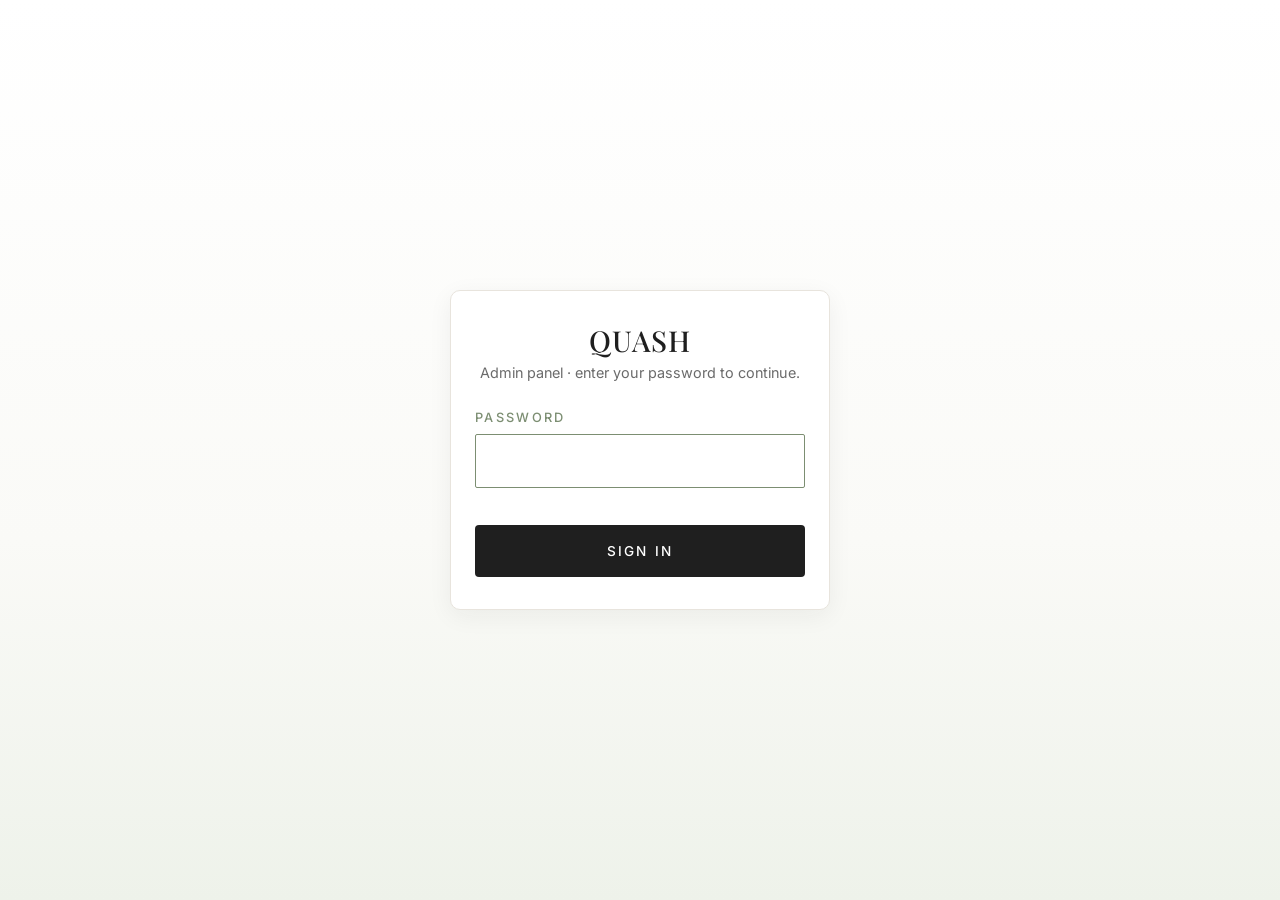
==== admin/index.html @ 3d1dd3cb "Introduced admin panel" ====
<!DOCTYPE html>
<html lang="en">
<head>
  <meta charset="UTF-8" />
  <meta name="viewport" content="width=device-width, initial-scale=1.0" />
  <title>Quash Admin</title>
  <meta name="robots" content="noindex, nofollow">

  <link rel="preconnect" href="https://fonts.googleapis.com">
  <link rel="preconnect" href="https://fonts.gstatic.com" crossorigin>
  <link href="https://fonts.googleapis.com/css2?family=Inter:wght@400;500;600&family=Playfair+Display:ital,wght@0,400;0,500;0,600;1,400&display=swap" rel="stylesheet">

  <link rel="stylesheet" href="css/admin.css">
  <link rel="icon" type="image/svg+xml" href="../assets/icons/favicon.svg">
</head>
<body>

  <!-- ============== LOGIN VIEW ============== -->
  <div class="login-screen" id="view-login">
    <form class="login-card" id="login-form" autocomplete="off">
      <h1>QUASH</h1>
      <p>Admin panel · enter your password to continue.</p>

      <div class="field">
        <label class="field__label" for="password">Password</label>
        <input
          type="password"
          id="password"
          class="input"
          autocomplete="current-password"
          inputmode="text"
          required
        />
        <div class="login-error" id="login-error" aria-live="polite"></div>
      </div>

      <button type="submit" class="btn btn--primary" id="login-submit">Sign In</button>
    </form>
  </div>

  <!-- ============== DASHBOARD VIEW ============== -->
  <div class="shell is-hidden" id="view-dashboard">
    <header class="admin-nav">
      <div class="admin-nav__brand">
        <span class="admin-nav__brand-name">QUASH</span>
        <span class="admin-nav__tag">Admin</span>
      </div>
      <button class="admin-nav__logout" id="logout-btn">Sign Out</button>
    </header>

    <main class="admin-main">
      <div class="page-head">
        <h1>Manage Catalogue</h1>
        <p>Add or edit products. Categories can be managed in a future update.</p>
      </div>

      <div class="action-grid">
        <a href="add-item.html" class="action-card">
          <span>
            <span class="action-card__title">Add Item</span>
            <small class="action-card__desc">Create a new product with images.</small>
          </span>
          <span class="action-card__arrow">→</span>
        </a>

        <a href="edit-item.html" class="action-card">
          <span>
            <span class="action-card__title">Edit Item</span>
            <small class="action-card__desc">Find and update an existing product.</small>
          </span>
          <span class="action-card__arrow">→</span>
        </a>

        <button type="button" class="action-card action-card--muted" data-stub="Add Category">
          <span>
            <span class="action-card__title">Add Category
              <span class="action-card__chip">Coming Soon</span>
            </span>
            <small class="action-card__desc">Create a new collection.</small>
          </span>
          <span class="action-card__arrow">→</span>
        </button>

        <button type="button" class="action-card action-card--muted" data-stub="Edit Category">
          <span>
            <span class="action-card__title">Edit Category
              <span class="action-card__chip">Coming Soon</span>
            </span>
            <small class="action-card__desc">Rename or reorder collections.</small>
          </span>
          <span class="action-card__arrow">→</span>
        </button>

        <button type="button" class="action-card action-card--muted" data-stub="Delete Category">
          <span>
            <span class="action-card__title">Delete Category
              <span class="action-card__chip">Coming Soon</span>
            </span>
            <small class="action-card__desc">Remove an unused collection.</small>
          </span>
          <span class="action-card__arrow">→</span>
        </button>
      </div>
    </main>
  </div>

  <script src="js/config.js"></script>
  <script src="js/auth.js"></script>
  <script src="js/shared.js"></script>
  <script src="js/dashboard.js"></script>
</body>
</html>
---- admin/css/admin.css ----
/* =========================================================================
   Quash Admin — Styles
   -------------------------------------------------------------------------
   Mobile-first. Matches the public site's premium aesthetic but with
   clearer affordances for data entry (larger tap targets, softer cards).
   ========================================================================= */

:root {
  --color-bg:          #FFFFFF;
  --color-bg-soft:     #FAFAF7;
  --color-bg-sage:     #EEF2EA;
  --color-sage:        #A8B89E;
  --color-sage-deep:   #7C8E72;
  --color-text:        #1F1F1F;
  --color-text-muted:  #6B6B6B;
  --color-text-soft:   #8A8A8A;
  --color-border:      #E8E4DD;
  --color-danger:      #B25555;
  --color-success:     #6B8C5C;

  --font-serif: "Playfair Display", Georgia, "Times New Roman", serif;
  --font-sans:  "Inter", -apple-system, BlinkMacSystemFont, "Segoe UI", Roboto, sans-serif;

  --radius: 4px;
  --radius-lg: 10px;
  --shadow-soft: 0 6px 24px rgba(31, 31, 31, 0.06);
  --shadow-card: 0 2px 12px rgba(31, 31, 31, 0.04);

  --ease: cubic-bezier(0.22, 0.61, 0.36, 1);
  --t-base: 220ms;
}

/* ---- Reset / base ---------------------------------------------------- */
*, *::before, *::after { box-sizing: border-box; }
html { -webkit-text-size-adjust: 100%; }
body, h1, h2, h3, h4, p, ul, ol, figure { margin: 0; }
ul, ol { padding: 0; list-style: none; }
img, svg { display: block; max-width: 100%; }
button { font: inherit; color: inherit; background: none; border: 0; cursor: pointer; padding: 0; }
a { color: inherit; text-decoration: none; }
input, select, textarea { font: inherit; }

body {
  font-family: var(--font-sans);
  font-size: 1rem;
  line-height: 1.55;
  color: var(--color-text);
  background: var(--color-bg-soft);
  -webkit-font-smoothing: antialiased;
}

h1, h2, h3 {
  font-family: var(--font-serif);
  font-weight: 500;
  line-height: 1.2;
  letter-spacing: -0.005em;
}

/* ---- Layout ---------------------------------------------------------- */
.shell {
  min-height: 100vh;
  display: flex;
  flex-direction: column;
}

.admin-nav {
  background: #fff;
  border-bottom: 1px solid var(--color-border);
  padding: 0.75rem 1.25rem;
  display: flex;
  align-items: center;
  justify-content: space-between;
  position: sticky;
  top: 0;
  z-index: 50;
}
.admin-nav__brand {
  display: flex;
  align-items: center;
  gap: 0.6rem;
}
.admin-nav__brand-name {
  font-family: var(--font-serif);
  font-size: 1.25rem;
  letter-spacing: 0.12em;
}
.admin-nav__tag {
  font-size: 0.7rem;
  text-transform: uppercase;
  letter-spacing: 0.22em;
  color: var(--color-sage-deep);
  border: 1px solid var(--color-sage);
  padding: 2px 8px;
  border-radius: 999px;
}
.admin-nav__logout {
  font-size: 0.8rem;
  letter-spacing: 0.16em;
  text-transform: uppercase;
  color: var(--color-text-muted);
  padding: 0.5rem;
}
.admin-nav__logout:hover { color: var(--color-text); }

.admin-main {
  flex: 1;
  width: 100%;
  max-width: 720px;
  margin: 0 auto;
  padding: 1.5rem 1.25rem 6rem;
}

.page-head {
  margin-bottom: 1.5rem;
}
.page-head h1 {
  font-size: clamp(1.6rem, 5vw, 2.2rem);
  margin-bottom: 0.4rem;
}
.page-head p {
  color: var(--color-text-muted);
  font-size: 0.95rem;
}
.page-back {
  display: inline-flex;
  align-items: center;
  gap: 0.3rem;
  font-size: 0.8rem;
  letter-spacing: 0.18em;
  text-transform: uppercase;
  color: var(--color-text-muted);
  margin-bottom: 1.25rem;
}
.page-back:hover { color: var(--color-sage-deep); }

/* ---- Cards (dashboard buttons) -------------------------------------- */
.action-grid {
  display: grid;
  grid-template-columns: 1fr;
  gap: 0.85rem;
}
.action-card {
  display: flex;
  align-items: center;
  justify-content: space-between;
  gap: 1rem;
  padding: 1.25rem 1.25rem;
  background: #fff;
  border: 1px solid var(--color-border);
  border-radius: var(--radius-lg);
  min-height: 84px;
  text-align: left;
  transition: border-color var(--t-base) var(--ease),
              transform var(--t-base) var(--ease),
              box-shadow var(--t-base) var(--ease);
}
.action-card:hover {
  border-color: var(--color-sage);
  transform: translateY(-1px);
  box-shadow: var(--shadow-card);
}
.action-card__title {
  font-family: var(--font-serif);
  font-size: 1.3rem;
  font-weight: 500;
}
.action-card__desc {
  display: block;
  font-size: 0.85rem;
  color: var(--color-text-muted);
  margin-top: 2px;
  font-family: var(--font-sans);
}
.action-card__arrow {
  font-size: 1.4rem;
  color: var(--color-sage);
  flex-shrink: 0;
}
.action-card--muted {
  background: #FCFCFA;
  color: var(--color-text-muted);
}
.action-card--muted .action-card__title { color: var(--color-text-muted); }
.action-card--muted .action-card__arrow { color: var(--color-border); }
.action-card--muted:hover {
  border-color: var(--color-border);
  transform: none;
  box-shadow: none;
}
.action-card__chip {
  display: inline-block;
  font-size: 0.65rem;
  letter-spacing: 0.18em;
  text-transform: uppercase;
  color: var(--color-text-soft);
  background: #F4F2EE;
  padding: 2px 8px;
  border-radius: 999px;
  margin-left: 0.5rem;
  vertical-align: middle;
}

@media (min-width: 720px) {
  .action-grid { grid-template-columns: 1fr 1fr; gap: 1rem; }
}

/* ---- Forms ----------------------------------------------------------- */
.form {
  display: flex;
  flex-direction: column;
  gap: 1.1rem;
}
.field { display: flex; flex-direction: column; gap: 0.4rem; }
.field__label {
  font-size: 0.8rem;
  letter-spacing: 0.18em;
  text-transform: uppercase;
  color: var(--color-sage-deep);
  font-weight: 500;
}
.field__label span.req { color: var(--color-danger); margin-left: 4px; }
.field__hint {
  font-size: 0.78rem;
  color: var(--color-text-soft);
  margin-top: 2px;
}
.input, .select, .textarea {
  width: 100%;
  padding: 0.85rem 1rem;
  border: 1px solid var(--color-border);
  border-radius: var(--radius);
  background: #fff;
  color: var(--color-text);
  font-size: 1rem;
  min-height: 48px;
  transition: border-color var(--t-base) var(--ease);
}
.input:focus, .select:focus, .textarea:focus {
  outline: none;
  border-color: var(--color-sage-deep);
}
.textarea { min-height: 120px; resize: vertical; line-height: 1.55; }
.select { appearance: none; -webkit-appearance: none; background-image:
  linear-gradient(45deg, transparent 50%, var(--color-text-muted) 50%),
  linear-gradient(135deg, var(--color-text-muted) 50%, transparent 50%);
  background-position: calc(100% - 18px) 50%, calc(100% - 12px) 50%;
  background-size: 6px 6px;
  background-repeat: no-repeat;
  padding-right: 2.5rem;
}

.code-preview {
  background: var(--color-bg-sage);
  border: 1px dashed var(--color-sage);
  border-radius: var(--radius);
  padding: 0.9rem 1rem;
  font-family: var(--font-serif);
  font-size: 1.2rem;
  letter-spacing: 0.15em;
  color: var(--color-sage-deep);
  text-align: center;
}

/* Checkbox row */
.checkbox-row {
  display: flex;
  align-items: center;
  gap: 0.75rem;
  padding: 0.85rem 1rem;
  border: 1px solid var(--color-border);
  border-radius: var(--radius);
  background: #fff;
  cursor: pointer;
  min-height: 48px;
  transition: border-color var(--t-base) var(--ease);
}
.checkbox-row:hover { border-color: var(--color-sage); }
.checkbox-row input[type="checkbox"] {
  width: 22px; height: 22px;
  accent-color: var(--color-sage-deep);
  flex-shrink: 0;
}
.checkbox-row__text {
  font-size: 0.95rem;
}
.checkbox-row__text small {
  display: block;
  color: var(--color-text-muted);
  font-size: 0.8rem;
  margin-top: 2px;
}

/* Image upload */
.image-field {
  display: flex;
  flex-direction: column;
  gap: 0.6rem;
}
.image-drop {
  position: relative;
  border: 1.5px dashed var(--color-border);
  border-radius: var(--radius-lg);
  background: #fff;
  min-height: 180px;
  display: flex;
  align-items: center;
  justify-content: center;
  text-align: center;
  padding: 1rem;
  cursor: pointer;
  overflow: hidden;
  transition: border-color var(--t-base) var(--ease);
}
.image-drop:hover { border-color: var(--color-sage); }
.image-drop input[type="file"] {
  position: absolute; inset: 0; opacity: 0; cursor: pointer;
}
.image-drop__hint {
  color: var(--color-text-muted);
  font-size: 0.9rem;
}
.image-drop__hint strong {
  color: var(--color-text);
  font-weight: 500;
}
.image-preview {
  position: relative;
  border-radius: var(--radius-lg);
  overflow: hidden;
  aspect-ratio: 4 / 5;
  background: var(--color-bg-soft);
}
.image-preview img { width: 100%; height: 100%; object-fit: cover; }
.image-preview__remove {
  position: absolute;
  top: 0.5rem; right: 0.5rem;
  width: 32px; height: 32px;
  border-radius: 50%;
  background: rgba(255,255,255,0.95);
  color: var(--color-text);
  font-size: 1.1rem;
  display: inline-flex;
  align-items: center;
  justify-content: center;
  box-shadow: var(--shadow-soft);
}

/* ---- Buttons --------------------------------------------------------- */
.btn {
  display: inline-flex;
  align-items: center;
  justify-content: center;
  gap: 0.5rem;
  min-height: 52px;
  padding: 0 1.5rem;
  font-family: var(--font-sans);
  font-size: 0.85rem;
  font-weight: 500;
  letter-spacing: 0.16em;
  text-transform: uppercase;
  border-radius: var(--radius);
  transition: background var(--t-base) var(--ease),
              color var(--t-base) var(--ease),
              border-color var(--t-base) var(--ease);
}
.btn--primary { background: var(--color-text); color: #fff; }
.btn--primary:hover { background: var(--color-sage-deep); }
.btn--primary:disabled { background: var(--color-text-soft); cursor: not-allowed; }
.btn--ghost  { background: transparent; color: var(--color-text); border: 1px solid var(--color-border); }
.btn--ghost:hover  { border-color: var(--color-sage); color: var(--color-sage-deep); }
.btn--danger { background: var(--color-danger); color: #fff; }
.btn--block  { width: 100%; }
.btn.is-busy { opacity: 0.7; cursor: progress; }

/* Sticky save bar */
.save-bar {
  position: sticky;
  bottom: 0;
  left: 0; right: 0;
  background: rgba(250, 250, 247, 0.96);
  backdrop-filter: blur(10px);
  border-top: 1px solid var(--color-border);
  padding: 0.85rem 1.25rem calc(0.85rem + env(safe-area-inset-bottom));
  display: flex;
  gap: 0.75rem;
  margin: 1.5rem -1.25rem 0;
}
.save-bar .btn { flex: 1; }

/* ---- Toast ---------------------------------------------------------- */
.toast-host {
  position: fixed;
  left: 50%;
  bottom: calc(1.25rem + env(safe-area-inset-bottom));
  transform: translateX(-50%);
  z-index: 100;
  display: flex;
  flex-direction: column;
  align-items: center;
  gap: 0.5rem;
  pointer-events: none;
}
.toast {
  background: var(--color-text);
  color: #fff;
  padding: 0.85rem 1.25rem;
  border-radius: 999px;
  font-size: 0.9rem;
  box-shadow: var(--shadow-soft);
  opacity: 0;
  transform: translateY(8px);
  transition: opacity 200ms var(--ease), transform 200ms var(--ease);
  max-width: 90vw;
  text-align: center;
}
.toast.is-shown { opacity: 1; transform: translateY(0); }
.toast--success { background: var(--color-success); }
.toast--error   { background: var(--color-danger); }

/* ---- Login screen ---------------------------------------------------- */
.login-screen {
  min-height: 100vh;
  display: flex;
  align-items: center;
  justify-content: center;
  padding: 1.5rem;
  background:
    linear-gradient(180deg, #FFFFFF 0%, #FAFAF7 60%, #EEF2EA 100%);
}
.login-card {
  background: #fff;
  border: 1px solid var(--color-border);
  border-radius: var(--radius-lg);
  padding: 2rem 1.5rem;
  width: 100%;
  max-width: 380px;
  box-shadow: var(--shadow-soft);
  text-align: center;
}
.login-card h1 {
  font-size: 1.8rem;
  margin-bottom: 0.3rem;
  letter-spacing: 0.04em;
}
.login-card p {
  color: var(--color-text-muted);
  font-size: 0.9rem;
  margin-bottom: 1.5rem;
}
.login-card .field { text-align: left; }
.login-card .btn { margin-top: 0.5rem; width: 100%; }
.login-error {
  color: var(--color-danger);
  font-size: 0.85rem;
  min-height: 1.2em;
  margin-top: 0.4rem;
}

/* ---- Search / browse (Edit Item) ------------------------------------ */
.tabs {
  display: grid;
  grid-template-columns: 1fr 1fr;
  background: #F4F2EE;
  border-radius: 999px;
  padding: 4px;
  margin-bottom: 1.25rem;
}
.tabs__tab {
  padding: 0.65rem 1rem;
  border-radius: 999px;
  font-size: 0.8rem;
  letter-spacing: 0.14em;
  text-transform: uppercase;
  font-weight: 500;
  color: var(--color-text-muted);
  text-align: center;
  transition: background var(--t-base) var(--ease), color var(--t-base) var(--ease);
}
.tabs__tab.is-active {
  background: #fff;
  color: var(--color-text);
  box-shadow: var(--shadow-card);
}

.result-list {
  display: flex;
  flex-direction: column;
  gap: 0.6rem;
}
.result-row {
  display: flex;
  align-items: center;
  gap: 0.85rem;
  padding: 0.65rem 0.75rem;
  background: #fff;
  border: 1px solid var(--color-border);
  border-radius: var(--radius);
  min-height: 72px;
  transition: border-color var(--t-base) var(--ease);
}
.result-row:hover { border-color: var(--color-sage); }
.result-row__thumb {
  width: 56px; height: 70px;
  border-radius: var(--radius);
  background: var(--color-bg-soft);
  overflow: hidden;
  flex-shrink: 0;
}
.result-row__thumb img { width: 100%; height: 100%; object-fit: cover; }
.result-row__thumb--placeholder {
  display: flex; align-items: center; justify-content: center;
  font-family: var(--font-serif); color: var(--color-sage-deep);
  background: linear-gradient(160deg, #EEF2EA, #FAFAF7);
}
.result-row__body { flex: 1; min-width: 0; }
.result-row__name {
  font-family: var(--font-serif);
  font-size: 1rem;
  line-height: 1.2;
  margin-bottom: 2px;
  white-space: nowrap;
  overflow: hidden;
  text-overflow: ellipsis;
}
.result-row__meta {
  font-size: 0.75rem;
  letter-spacing: 0.12em;
  text-transform: uppercase;
  color: var(--color-text-soft);
}
.result-row__meta--inactive::after {
  content: " · INACTIVE";
  color: var(--color-danger);
}
.result-row__arrow { color: var(--color-sage); font-size: 1.2rem; padding: 0 0.25rem; }

.result-empty {
  text-align: center;
  color: var(--color-text-muted);
  padding: 2.5rem 1rem;
  font-size: 0.95rem;
}

/* ---- Loading spinner ------------------------------------------------- */
.spinner {
  width: 28px; height: 28px;
  border: 2px solid var(--color-border);
  border-top-color: var(--color-sage-deep);
  border-radius: 50%;
  animation: spin 700ms linear infinite;
  margin: 1.5rem auto;
}
@keyframes spin { to { transform: rotate(360deg); } }

/* ---- Utility -------------------------------------------------------- */
.is-hidden { display: none !important; }
.muted     { color: var(--color-text-muted); }
.divider-line {
  height: 1px;
  background: var(--color-border);
  margin: 1.5rem 0;
}

:focus-visible {
  outline: 2px solid var(--color-sage-deep);
  outline-offset: 3px;
  border-radius: 2px;
}

@media (prefers-reduced-motion: reduce) {
  *, *::before, *::after { transition: none !important; animation: none !important; }
}
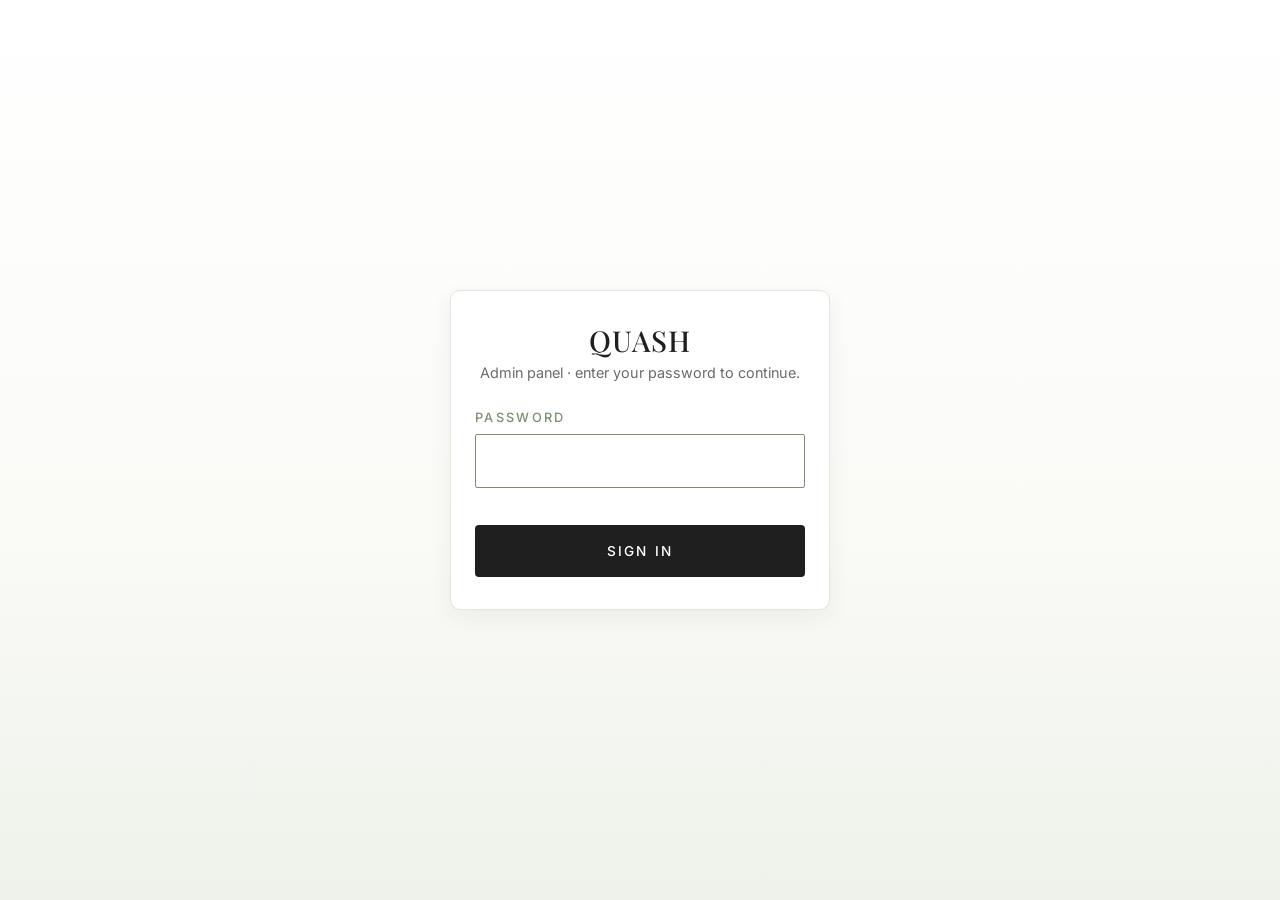
==== commit 47edfd8d: "Added categories in Admin Panel" ====
--- a/admin/index.html
+++ b/admin/index.html
@@ -71,35 +71,29 @@
           <span class="action-card__arrow">→</span>
         </a>
 
-        <button type="button" class="action-card action-card--muted" data-stub="Add Category">
+        <a href="add-category.html" class="action-card">
           <span>
-            <span class="action-card__title">Add Category
-              <span class="action-card__chip">Coming Soon</span>
-            </span>
+            <span class="action-card__title">Add Category</span>
             <small class="action-card__desc">Create a new collection.</small>
           </span>
           <span class="action-card__arrow">→</span>
-        </button>
+        </a>
 
-        <button type="button" class="action-card action-card--muted" data-stub="Edit Category">
+        <a href="edit-category.html" class="action-card">
           <span>
-            <span class="action-card__title">Edit Category
-              <span class="action-card__chip">Coming Soon</span>
-            </span>
-            <small class="action-card__desc">Rename or reorder collections.</small>
+            <span class="action-card__title">Edit Category</span>
+            <small class="action-card__desc">Rename, change image, or deactivate.</small>
           </span>
           <span class="action-card__arrow">→</span>
-        </button>
+        </a>
 
-        <button type="button" class="action-card action-card--muted" data-stub="Delete Category">
+        <a href="delete-category.html" class="action-card">
           <span>
-            <span class="action-card__title">Delete Category
-              <span class="action-card__chip">Coming Soon</span>
-            </span>
-            <small class="action-card__desc">Remove an unused collection.</small>
+            <span class="action-card__title">Delete Category</span>
+            <small class="action-card__desc">Remove an empty collection permanently.</small>
           </span>
           <span class="action-card__arrow">→</span>
-        </button>
+        </a>
       </div>
     </main>
   </div>
